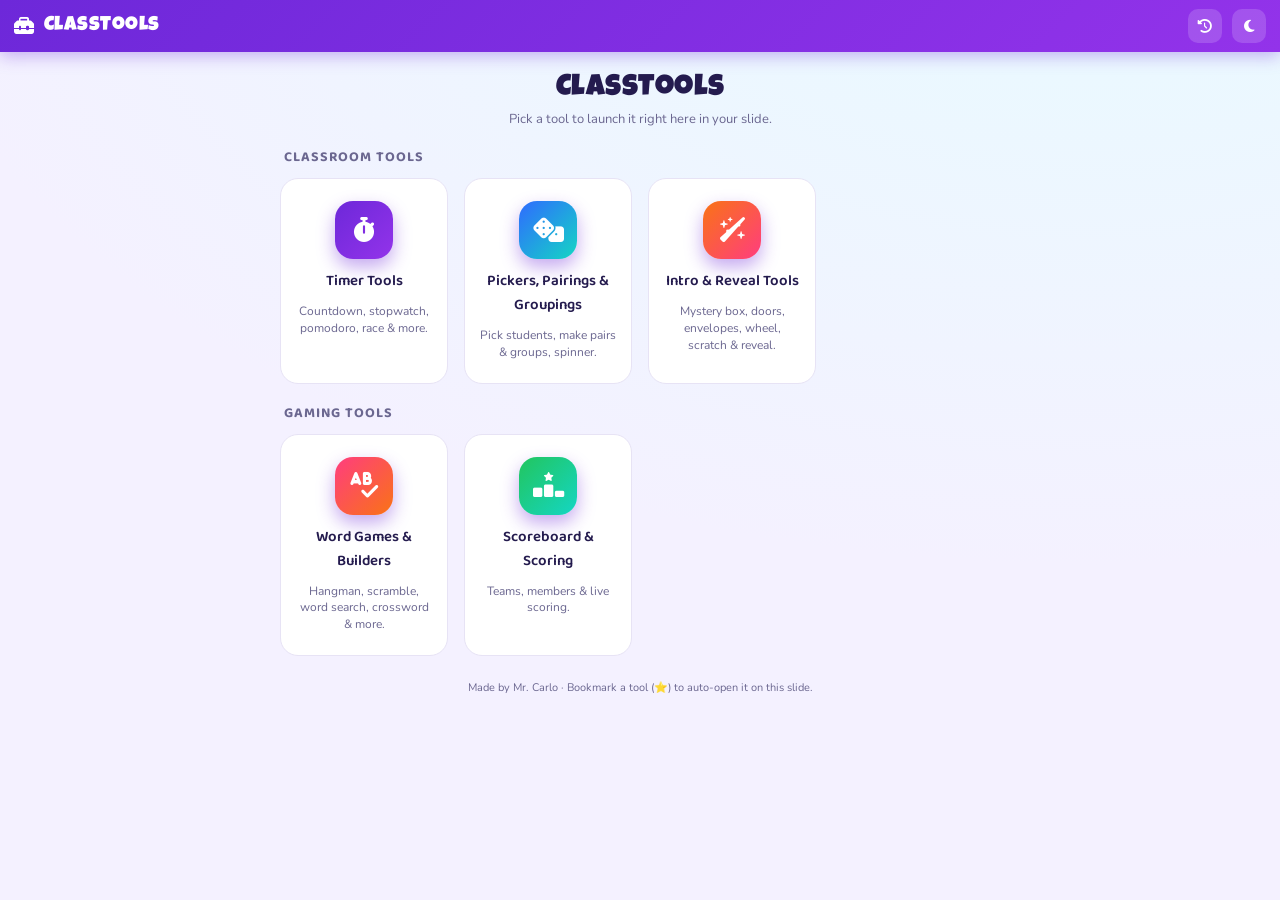
==== Toolbox/index.html @ 9457d94a "Save and push latest local changes" ====
<!DOCTYPE html>
<html lang="en">
<head>
    <meta charset="UTF-8">
    <meta name="viewport" content="width=device-width, initial-scale=1.0">
    <title>ClassTools</title>
    <script src="https://appsforoffice.microsoft.com/lib/1/hosted/office.js"></script>
    <link rel="stylesheet" href="https://cdnjs.cloudflare.com/ajax/libs/font-awesome/6.4.0/css/all.min.css">
    <link href="https://fonts.googleapis.com/css2?family=Baloo+2:wght@400;500;600;700;800&family=Luckiest+Guy&family=Nunito:wght@400;500;600;700;800&display=swap" rel="stylesheet">
    <style>
        :root{--bg:#f4f1ff;--bg-2:#e7fbff;--surface:#fff;--ink:#241b4e;--muted:#6b6790;--line:#e7e3f5;
            --primary:#6d28d9;--primary-2:#9333ea;--primary-rgb:109,40,217;--radius:18px;--gold:#ffb020;
            --font-head:'Baloo 2',sans-serif;--font-body:'Nunito',sans-serif;--font-logo:'Luckiest Guy',cursive;}
        .dark-mode{--bg:#14122e;--bg-2:#0e1330;--surface:#211d44;--ink:#efeaff;--muted:#a9a3d6;--line:#352f63;--primary:#a78bfa;--primary-2:#c084fc;--primary-rgb:167,139,250;}
        *{box-sizing:border-box;}
        body{font-family:var(--font-body);margin:0;min-height:100vh;color:var(--ink);background:radial-gradient(1200px 700px at 85% -15%,var(--bg-2),var(--bg)) fixed;overflow-x:hidden;transition:background .3s,color .3s;}
        .topbar{display:flex;align-items:center;gap:10px;padding:9px 14px;background:linear-gradient(135deg,var(--primary),var(--primary-2));color:#fff;box-shadow:0 4px 16px rgba(var(--primary-rgb),.35);}
        .topbar .brand{display:flex;align-items:center;gap:9px;font-family:var(--font-logo);font-weight:400;font-size:20px;letter-spacing:.5px;}
        .topbar .spacer{flex:1 1 auto;}
        .icon-btn{width:34px;height:34px;border-radius:10px;border:none;cursor:pointer;background:rgba(255,255,255,.16);color:#fff;font-size:14px;display:inline-flex;align-items:center;justify-content:center;transition:.15s;}
        .icon-btn:hover{background:rgba(255,255,255,.3);}.icon-btn:active{transform:scale(.92);}

        #menu-view{padding:22px 22px 40px;}
        .hub-header{text-align:center;margin-bottom:18px;}
        .hub-header h1{margin:0;font-family:var(--font-logo);font-size:30px;font-weight:400;letter-spacing:.5px;}
        .hub-header p{margin:6px 0 0;font-size:13px;color:var(--muted);}
        .pinned{max-width:720px;margin:0 auto 18px;display:none;align-items:center;gap:10px;background:var(--surface);border:1px solid var(--gold);border-radius:14px;padding:10px 14px;}
        .pinned i.star{color:var(--gold);} .pinned .lbl{font-weight:800;} .pinned .go{margin-left:auto;}
        .pinned button{border:none;cursor:pointer;font-family:var(--font-body);font-weight:800;border-radius:10px;padding:8px 13px;}
        .pinned .open{background:linear-gradient(135deg,var(--primary),var(--primary-2));color:#fff;}
        .pinned .clear{background:var(--bg);color:var(--muted);border:1px solid var(--line);}
        .section{max-width:720px;margin:0 auto 18px;}
        .section h2{font-family:var(--font-head);font-size:14px;text-transform:uppercase;letter-spacing:1px;color:var(--muted);margin:0 0 10px 4px;}
        .tool-grid{display:grid;gap:16px;grid-template-columns:repeat(auto-fill,minmax(150px,1fr));}
        .tool-card{background:var(--surface);border:1px solid var(--line);border-radius:var(--radius);padding:22px 14px;text-align:center;cursor:pointer;transition:all .2s ease;display:flex;flex-direction:column;align-items:center;gap:10px;}
        .tool-card:hover{transform:translateY(-5px);border-color:transparent;box-shadow:0 14px 30px rgba(var(--primary-rgb),.28);}
        .tool-card .icon{width:58px;height:58px;border-radius:18px;display:flex;align-items:center;justify-content:center;font-size:25px;color:#fff;background:linear-gradient(135deg,var(--c1,var(--primary)),var(--c2,var(--primary-2)));box-shadow:0 8px 18px rgba(var(--primary-rgb),.4);}
        .tool-card h3{margin:0;font-family:var(--font-head);font-size:15px;font-weight:600;}
        .tool-card p{margin:0;font-size:12px;color:var(--muted);line-height:1.4;}
        .hub-footer{text-align:center;margin-top:24px;font-size:11px;color:var(--muted);}

        #tool-view{display:none;flex-direction:column;height:100vh;}
        .tool-bar{display:flex;align-items:center;gap:12px;padding:9px 14px;background:var(--surface);border-bottom:1px solid var(--line);flex:0 0 auto;}
        .tool-bar button.back{background:linear-gradient(135deg,var(--primary),var(--primary-2));color:#fff;border:none;padding:9px 15px;border-radius:30px;cursor:pointer;font-family:var(--font-body);font-weight:800;display:inline-flex;align-items:center;gap:7px;}
        .tool-bar .tool-title{font-family:var(--font-head);font-weight:600;font-size:15px;}
        #tool-frame{flex:1 1 auto;width:100%;border:none;}
        .brand:hover{opacity:.85;}
        /* ===== HISTORY MODAL ===== */
        .modal{display:none;position:fixed;inset:0;background:rgba(10,8,30,.6);z-index:3000;align-items:flex-start;justify-content:center;padding:60px 16px 16px;}
        .modal.show{display:flex;}
        .modal-card{background:var(--surface);border:1px solid var(--line);border-radius:18px;padding:20px;max-width:460px;width:100%;box-shadow:0 24px 60px rgba(0,0,0,.35);animation:popm .35s cubic-bezier(.18,.89,.32,1.28);}
        @keyframes popm{from{transform:scale(.85) translateY(-10px);opacity:0;}to{transform:none;opacity:1;}}
        .modal-card h3{font-family:var(--font-head);margin:0 0 4px;font-size:18px;display:flex;align-items:center;gap:8px;}
        .modal-card .msub{color:var(--muted);font-size:12px;margin:0 0 14px;}
        .hist-list{display:flex;flex-direction:column;gap:9px;max-height:50vh;overflow:auto;}
        .hist-row{display:flex;align-items:center;gap:10px;background:var(--bg);border:1px solid var(--line);border-radius:13px;padding:10px 12px;}
        .hist-row .hi{color:var(--gold);font-size:15px;flex:0 0 auto;}
        .hist-row .hl{flex:1 1 auto;font-weight:700;font-size:13.5px;min-width:0;overflow:hidden;text-overflow:ellipsis;white-space:nowrap;}
        .hist-row button{border:none;cursor:pointer;border-radius:9px;padding:8px 11px;font-family:var(--font-body);font-weight:800;font-size:12px;display:inline-flex;align-items:center;gap:6px;}
        .hist-row .open{background:linear-gradient(135deg,var(--primary),var(--primary-2));color:#fff;}
        .hist-row .del{background:transparent;color:var(--muted);border:1px solid var(--line);}
        .hist-row .del:hover{color:var(--danger,#ff3d7f);border-color:var(--danger,#ff3d7f);}
        .hist-empty{text-align:center;color:var(--muted);font-size:13px;padding:24px 8px;}
        .modal-actions{display:flex;justify-content:flex-end;margin-top:16px;}
        .modal-actions .close{background:var(--bg);border:1px solid var(--line);color:var(--ink);border-radius:11px;padding:9px 16px;cursor:pointer;font-family:var(--font-body);font-weight:800;}
    </style>
</head>
<body>
    <div class="topbar">
        <div class="brand" id="brandHome" onclick="goHome()" title="Back to all tools" style="cursor:pointer"><i class="fas fa-toolbox"></i> ClassTools</div>
        <div class="spacer"></div>
        <button class="icon-btn" id="histBtn" onclick="openHistory()" title="Starred tools history"><i class="fas fa-clock-rotate-left"></i></button>
        <button class="icon-btn" id="darkBtn" onclick="toggleDark()" title="Dark mode"><i class="fas fa-moon"></i></button>
    </div>

    <div id="menu-view">
        <div class="hub-header"><h1>ClassTools</h1><p>Pick a tool to launch it right here in your slide.</p></div>
        <div class="pinned" id="pinned">
            <i class="fas fa-star star"></i><span class="lbl" id="pinnedLbl"></span>
            <span class="go"></span>
            <button class="open" onclick="openPinned()"><i class="fas fa-play"></i> Open</button>
            <button class="clear" onclick="clearPinned()" title="Remove bookmark"><i class="fas fa-xmark"></i></button>
        </div>
        <div id="sections"></div>
        <div class="hub-footer">Made by Mr. Carlo &middot; Bookmark a tool (⭐) to auto-open it on this slide.</div>
    </div>

    <div id="tool-view">
        <iframe id="tool-frame" title="Active tool" allow="clipboard-write; camera"></iframe>
    </div>

    <div class="modal" id="histModal" onclick="if(event.target===this)closeHistory()">
        <div class="modal-card">
            <h3><i class="fas fa-star" style="color:var(--gold)"></i> Starred tools</h3>
            <p class="msub">Your bookmarked tools, saved on this device. Open one, or remove it from the list.</p>
            <div class="hist-list" id="histList"></div>
            <div class="modal-actions"><button class="close" onclick="closeHistory()">Close</button></div>
        </div>
    </div>

    <script>
        /* TOOL REGISTRY — grouped into sections. Append to add more. */
        const SECTIONS = [
            { name: 'Classroom Tools', tools: [
                { title: 'Timer Tools', desc: 'Countdown, stopwatch, pomodoro, race & more.', icon: 'fas fa-stopwatch', url: '../MyTimerAddin/timer.html', c1:'#6d28d9', c2:'#9333ea' },
                { title: 'Pickers, Pairings & Groupings', desc: 'Pick students, make pairs & groups, spinner.', icon: 'fas fa-dice', url: '../RandomPicker/picker.html', c1:'#2f6bff', c2:'#14d6c4' },
                { title: 'Intro & Reveal Tools', desc: "Mystery box, doors, envelopes, wheel, scratch & reveal.", icon: 'fas fa-wand-sparkles', url: '../IntroTools/intro.html', c1:'#f97316', c2:'#ff3d7f' }
            ]},
            { name: 'Gaming Tools', tools: [
                { title: 'Word Games & Builders', desc: 'Hangman, scramble, word search, crossword & more.', icon: 'fas fa-spell-check', url: '../WordGames/games.html', c1:'#ff3d7f', c2:'#f97316' },
                { title: 'Scoreboard & Scoring', desc: 'Teams, members & live scoring.', icon: 'fas fa-ranking-star', url: '../Scoreboard/scoreboard.html', c1:'#22c55e', c2:'#14d6c4' }
            ]}
        ];

        const sectionsEl = document.getElementById('sections');
        SECTIONS.forEach(sec => {
            const wrap = document.createElement('div'); wrap.className = 'section';
            wrap.innerHTML = '<h2>' + sec.name + '</h2>';
            const grid = document.createElement('div'); grid.className = 'tool-grid';
            sec.tools.forEach(t => {
                const card = document.createElement('div'); card.className = 'tool-card';
                card.style.setProperty('--c1', t.c1 || 'var(--primary)'); card.style.setProperty('--c2', t.c2 || 'var(--primary-2)');
                card.innerHTML = '<div class="icon"><i class="' + t.icon + '"></i></div><h3>' + t.title + '</h3><p>' + t.desc + '</p>';
                card.addEventListener('click', () => openUrl(t.url, t.title));
                grid.appendChild(card);
            });
            wrap.appendChild(grid); sectionsEl.appendChild(wrap);
        });

        function openUrl(url, title) {
            document.getElementById('tool-frame').src = url;
            document.querySelector('.topbar').style.display = 'none';
            document.getElementById('menu-view').style.display = 'none';
            document.getElementById('tool-view').style.display = 'flex';
        }
        function closeTool() {
            document.getElementById('tool-view').style.display = 'none';
            document.getElementById('tool-frame').src = 'about:blank';
            document.querySelector('.topbar').style.display = 'flex';
            document.getElementById('menu-view').style.display = 'block';
            refreshPinned();
        }
        // Clicking the ClassTools logo always returns to the main menu.
        function goHome() {
            if (document.getElementById('tool-view').style.display !== 'none') closeTool();
            else { document.querySelector('.topbar').style.display = 'flex'; document.getElementById('menu-view').style.display = 'block'; }
        }

        /* ===== SETTINGS (bookmark saved in the .pptx when available) ===== */
        let officeReady = false;
        function settingsGet(key) {
            if (officeReady) { try { const v = Office.context.document.settings.get(key); if (v != null) return v; } catch (e) {} }
            try { return localStorage.getItem(key); } catch (e) { return null; }
        }
        function settingsSet(key, val) {
            try { val == null ? localStorage.removeItem(key) : localStorage.setItem(key, val); } catch (e) {}
            if (officeReady) { try { if (val == null) Office.context.document.settings.remove(key); else Office.context.document.settings.set(key, val); Office.context.document.settings.saveAsync(); } catch (e) {} }
        }

        /* ===== BOOKMARK ===== */
        function getBookmark() { const raw = settingsGet('ct-bookmark'); if (!raw) return null; try { return JSON.parse(raw); } catch (e) { return null; } }
        function refreshPinned() {
            const bm = getBookmark(), box = document.getElementById('pinned');
            if (bm && bm.url) { box.style.display = 'flex'; document.getElementById('pinnedLbl').textContent = bm.label || 'Bookmarked tool'; }
            else box.style.display = 'none';
        }
        function openPinned() { const bm = getBookmark(); if (bm && bm.url) openUrl(bm.url, bm.label); }
        function clearPinned() { settingsSet('ct-bookmark', null); refreshPinned(); }

        /* ===== STARRED HISTORY (persistent on this device) ===== */
        const HIST_KEY = 'ct-star-history';
        function readHistory() { try { return JSON.parse(localStorage.getItem(HIST_KEY)) || []; } catch (e) { return []; } }
        function writeHistory(list) { try { localStorage.setItem(HIST_KEY, JSON.stringify(list)); } catch (e) {} }
        function addHistory(url, label) {
            if (!url) return;
            const list = readHistory().filter(h => h.url !== url);
            list.unshift({ url: url, label: label || 'Bookmarked tool', ts: Date.now() });
            writeHistory(list.slice(0, 30));
        }
        function removeHistory(url) {
            writeHistory(readHistory().filter(h => h.url !== url));
            const bm = getBookmark(); if (bm && bm.url === url) clearPinned();
            renderHistory();
        }
        function renderHistory() {
            const list = readHistory(), box = document.getElementById('histList');
            if (!list.length) { box.innerHTML = '<div class="hist-empty"><i class="far fa-star"></i><br>No starred tools yet. Open a tool and tap its ⭐ to save it here.</div>'; return; }
            box.innerHTML = list.map(h =>
                '<div class="hist-row"><i class="fas fa-star hi"></i><span class="hl" title="' + h.label.replace(/"/g,'&quot;') + '">' + h.label.replace(/</g,'&lt;') + '</span>' +
                '<button class="open" onclick="openFromHistory(\'' + encodeURIComponent(h.url) + '\')"><i class="fas fa-play"></i> Open</button>' +
                '<button class="del" onclick="removeHistory(decodeURIComponent(\'' + encodeURIComponent(h.url) + '\'))" title="Remove"><i class="fas fa-xmark"></i></button></div>'
            ).join('');
        }
        function openFromHistory(encUrl) { const url = decodeURIComponent(encUrl); closeHistory(); openUrl(url, ''); }
        function openHistory() { renderHistory(); document.getElementById('histModal').classList.add('show'); }
        function closeHistory() { document.getElementById('histModal').classList.remove('show'); }

        // tools (in the iframe) post their bookmark up to here
        window.addEventListener('message', function (e) {
            const d = e.data; if (!d || d.ns !== 'classtools') return;
            if (d.cmd === 'bookmark') { settingsSet('ct-bookmark', d.url ? JSON.stringify({ url: d.url, label: d.label || 'Bookmarked tool' }) : null); if (d.url) addHistory(d.url, d.label); refreshPinned(); }
            if (d.cmd === 'close') closeTool();
        });

        /* ===== THEME ===== */
        const THEME_KEY = 'ct-theme';
        function readDark() { try { return localStorage.getItem(THEME_KEY) === 'dark'; } catch (e) { return false; } }
        function applyTheme(dark) { document.body.classList.toggle('dark-mode', dark); document.getElementById('darkBtn').innerHTML = dark ? '<i class="fas fa-sun"></i>' : '<i class="fas fa-moon"></i>'; }
        function toggleDark() { const d = !document.body.classList.contains('dark-mode'); try { localStorage.setItem(THEME_KEY, d ? 'dark' : 'light'); } catch (e) {} applyTheme(d); }
        window.addEventListener('storage', function (e) { if (e.key === THEME_KEY) applyTheme(e.newValue === 'dark'); });

        /* ===== BOOT — auto-open the bookmarked tool ===== */
        function boot() {
            applyTheme(readDark());
            refreshPinned();
            const bm = getBookmark();
            if (bm && bm.url) openUrl(bm.url, bm.label);
        }
        if (window.Office && Office.onReady) { Office.onReady(function (info) { officeReady = !!(info && info.host); boot(); }); }
        else { boot(); }
    </script>
</body>
</html>
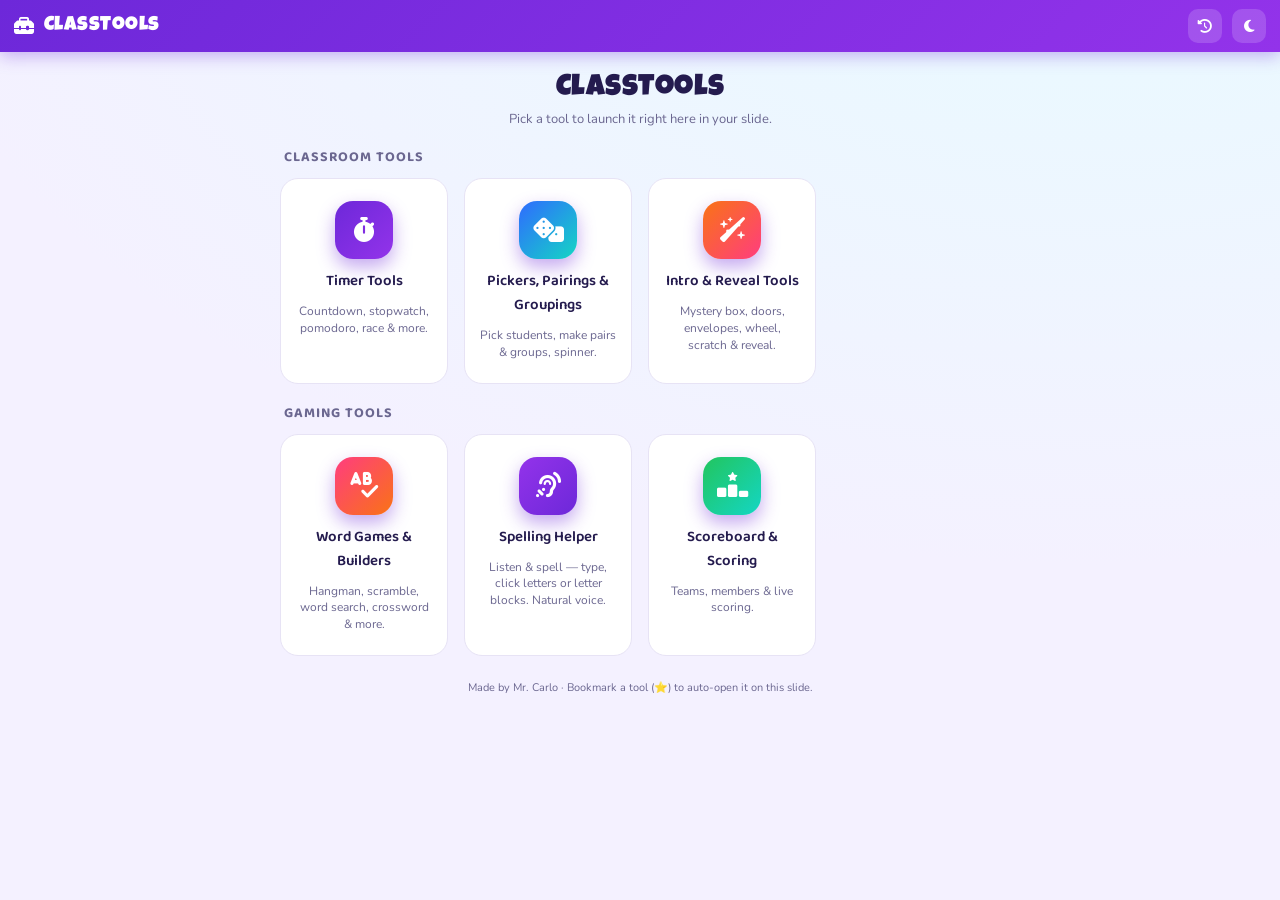
==== commit 69eb78ac: "Save and push latest local changes" ====
--- a/Toolbox/index.html
+++ b/Toolbox/index.html
@@ -108,6 +108,7 @@
             ]},
             { name: 'Gaming Tools', tools: [
                 { title: 'Word Games & Builders', desc: 'Hangman, scramble, word search, crossword & more.', icon: 'fas fa-spell-check', url: '../WordGames/games.html', c1:'#ff3d7f', c2:'#f97316' },
+                { title: 'Spelling Helper', desc: 'Listen & spell — type, click letters or letter blocks. Natural voice.', icon: 'fas fa-ear-listen', url: '../SpellingHelper/spelling.html', c1:'#9333ea', c2:'#6d28d9' },
                 { title: 'Scoreboard & Scoring', desc: 'Teams, members & live scoring.', icon: 'fas fa-ranking-star', url: '../Scoreboard/scoreboard.html', c1:'#22c55e', c2:'#14d6c4' }
             ]}
         ];
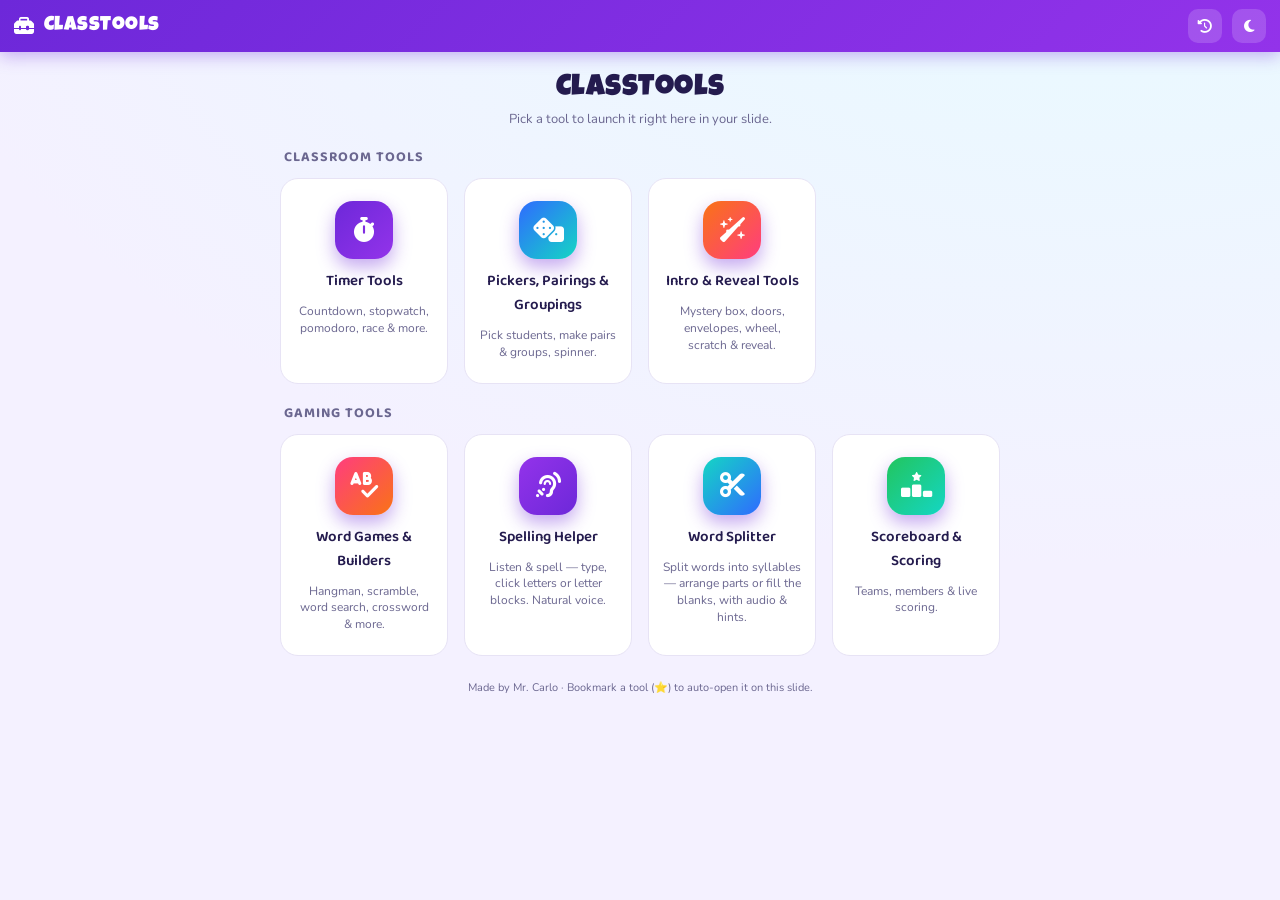
==== commit c6fab5d3: "Add new classroom tools" ====
--- a/Toolbox/index.html
+++ b/Toolbox/index.html
@@ -109,6 +109,7 @@
             { name: 'Gaming Tools', tools: [
                 { title: 'Word Games & Builders', desc: 'Hangman, scramble, word search, crossword & more.', icon: 'fas fa-spell-check', url: '../WordGames/games.html', c1:'#ff3d7f', c2:'#f97316' },
                 { title: 'Spelling Helper', desc: 'Listen & spell — type, click letters or letter blocks. Natural voice.', icon: 'fas fa-ear-listen', url: '../SpellingHelper/spelling.html', c1:'#9333ea', c2:'#6d28d9' },
+                { title: 'Word Splitter', desc: 'Split words into syllables — arrange parts or fill the blanks, with audio & hints.', icon: 'fas fa-scissors', url: '../WordSplitter/splitter.html', c1:'#14d6c4', c2:'#2f6bff' },
                 { title: 'Scoreboard & Scoring', desc: 'Teams, members & live scoring.', icon: 'fas fa-ranking-star', url: '../Scoreboard/scoreboard.html', c1:'#22c55e', c2:'#14d6c4' }
             ]}
         ];
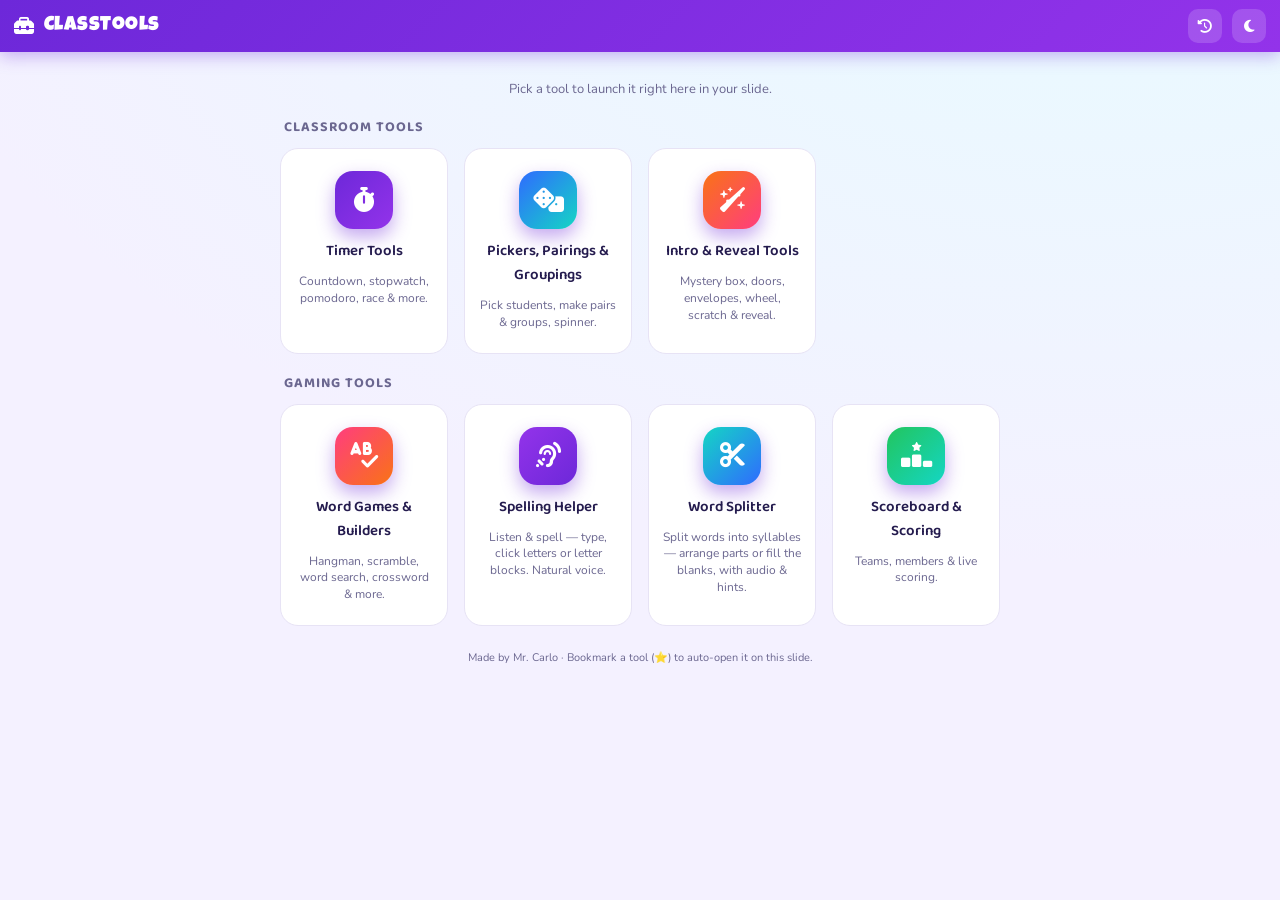
==== commit f700265a: "Your commit message" ====
--- a/Toolbox/index.html
+++ b/Toolbox/index.html
@@ -74,7 +74,7 @@
     </div>
 
     <div id="menu-view">
-        <div class="hub-header"><h1>ClassTools</h1><p>Pick a tool to launch it right here in your slide.</p></div>
+        <div class="hub-header"><p>Pick a tool to launch it right here in your slide.</p></div>
         <div class="pinned" id="pinned">
             <i class="fas fa-star star"></i><span class="lbl" id="pinnedLbl"></span>
             <span class="go"></span>
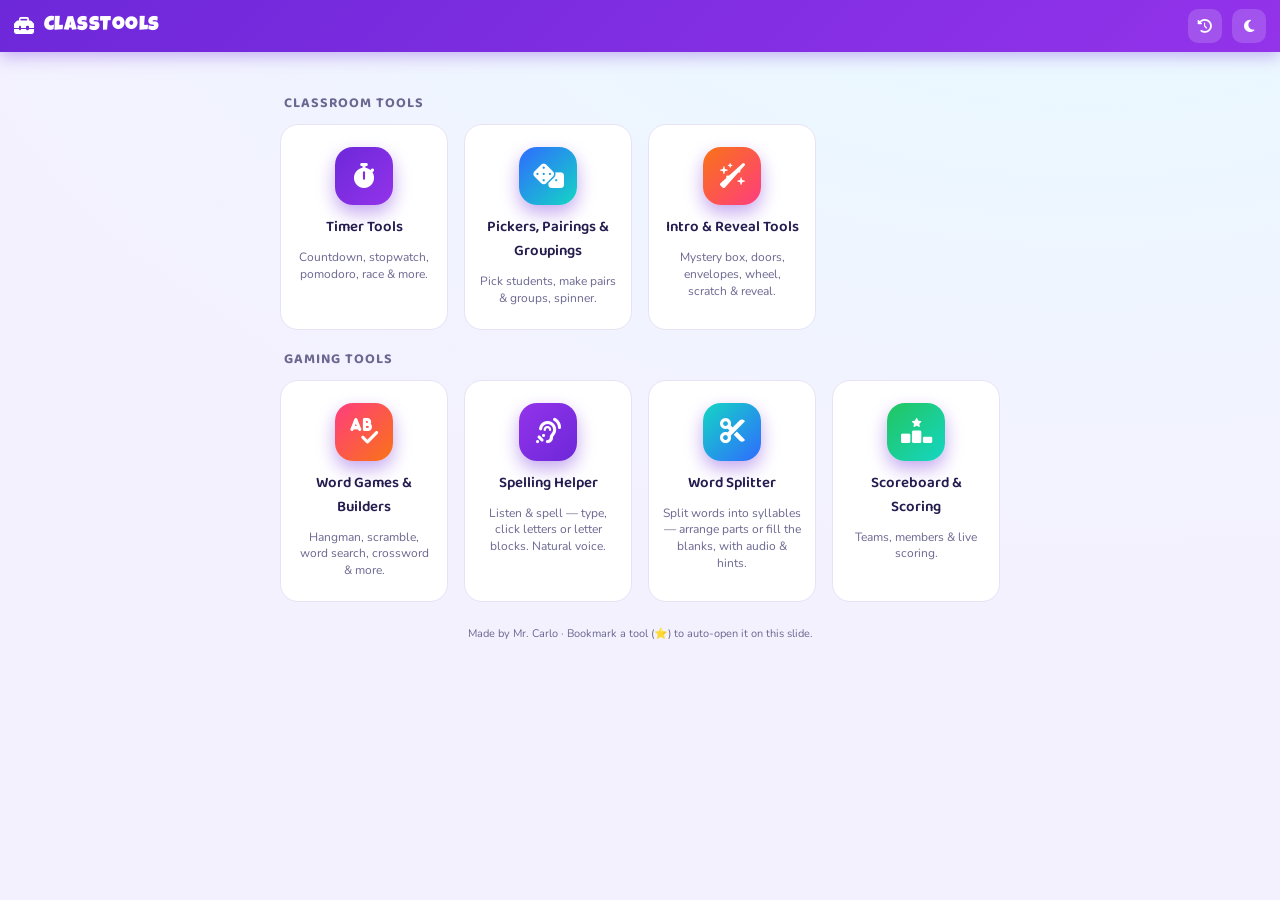
==== commit dfeace4a: "Your commit message" ====
--- a/Toolbox/index.html
+++ b/Toolbox/index.html
@@ -74,7 +74,7 @@
     </div>
 
     <div id="menu-view">
-        <div class="hub-header"><p>Pick a tool to launch it right here in your slide.</p></div>
+        <div class="hub-header"><p></p></div>
         <div class="pinned" id="pinned">
             <i class="fas fa-star star"></i><span class="lbl" id="pinnedLbl"></span>
             <span class="go"></span>
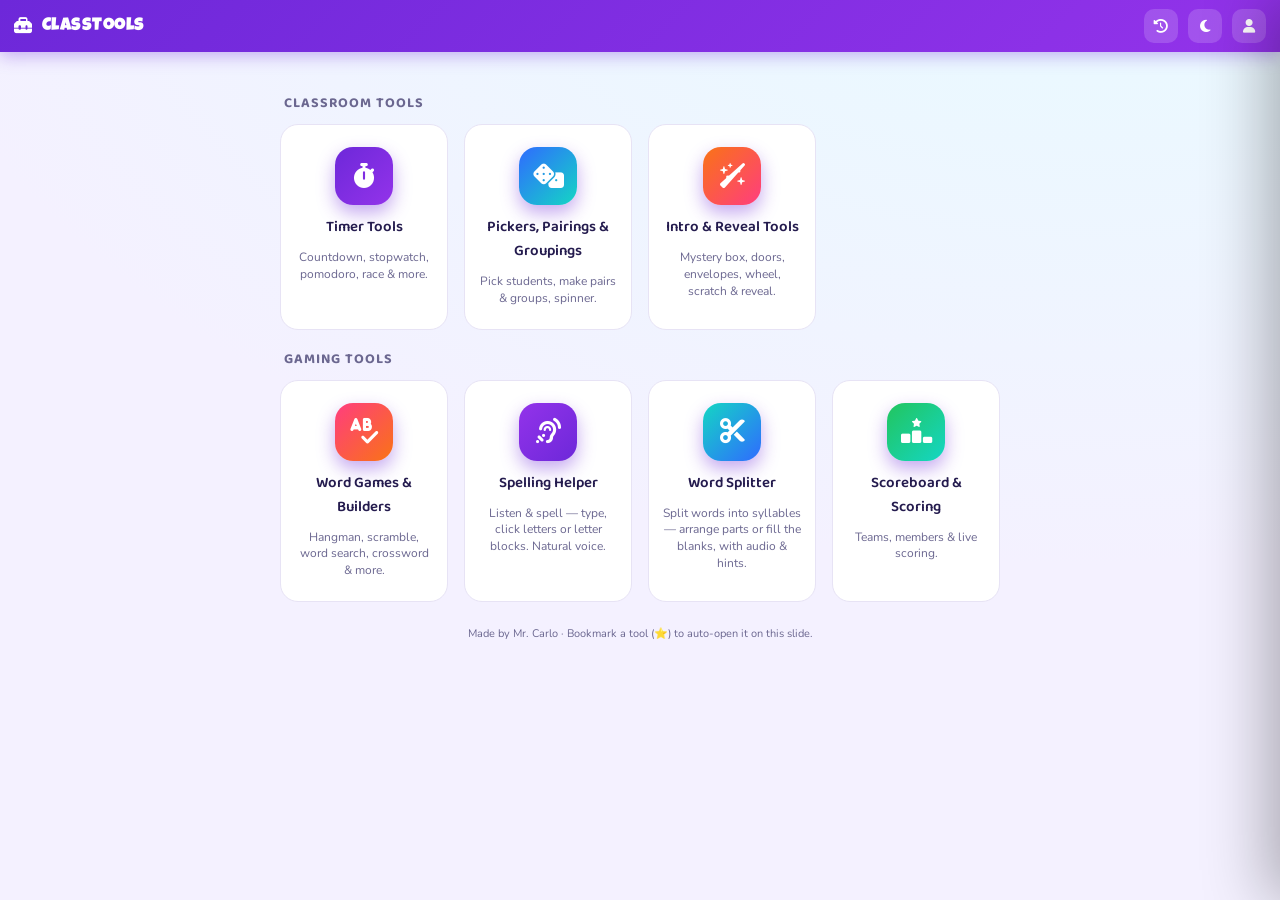
==== commit 2a903aae: "UI overhaul: shared layer, sidebar/modal, account storage, reveal options" ====
--- a/Toolbox/index.html
+++ b/Toolbox/index.html
@@ -7,6 +7,8 @@
     <script src="https://appsforoffice.microsoft.com/lib/1/hosted/office.js"></script>
     <link rel="stylesheet" href="https://cdnjs.cloudflare.com/ajax/libs/font-awesome/6.4.0/css/all.min.css">
     <link href="https://fonts.googleapis.com/css2?family=Baloo+2:wght@400;500;600;700;800&family=Luckiest+Guy&family=Nunito:wght@400;500;600;700;800&display=swap" rel="stylesheet">
+    <link rel="stylesheet" href="../shared/classtools-ui.css">
+    <script src="../shared/classtools-account.js" defer></script>
     <style>
         :root{--bg:#f4f1ff;--bg-2:#e7fbff;--surface:#fff;--ink:#241b4e;--muted:#6b6790;--line:#e7e3f5;
             --primary:#6d28d9;--primary-2:#9333ea;--primary-rgb:109,40,217;--radius:18px;--gold:#ffb020;
--- a/shared/classtools-ui.css
+++ b/shared/classtools-ui.css
@@ -0,0 +1,201 @@
+/* ============================================================
+   ClassTools shared UI layer  (loaded by every tool)
+   Items: 1) blurred full-screen play modal   2) left-sidebar settings
+          3) non-collapsing preview shells     6) smooth ring helper
+   Relies on each tool's own design tokens (--surface, --line, --ink,
+   --primary, --primary-2, --primary-rgb, --muted, --radius, --font-head).
+   ============================================================ */
+
+/* ---------- 0) CONSISTENT TOP-BAR ELEMENTS ---------- */
+/* Brand must not resize as you navigate (some tools used vw-based clamp). */
+.topbar .brand{ font-size:18px !important; white-space:nowrap; }
+.topbar .brand i{ font-size:18px !important; }
+
+/* ---------- 1) FULL-SCREEN BLURRED PLAY MODAL ---------- */
+/* A tool marks its play surface with data-ct-play. When that element
+   becomes visible the shared script adds body.ct-playing, lifts the
+   surface into a centered card and blurs everything behind it.        */
+.ct-scrim{
+  position:fixed; inset:0; z-index:1500;
+  background:rgba(12,9,34,.42);
+  backdrop-filter:blur(11px) saturate(115%);
+  -webkit-backdrop-filter:blur(11px) saturate(115%);
+  opacity:0; pointer-events:none; transition:opacity .28s ease;
+}
+.dark-mode .ct-scrim{ background:rgba(4,2,16,.55); }
+body.ct-playing .ct-scrim{ opacity:1; pointer-events:auto; }
+
+body.ct-playing [data-ct-play].ct-play-surface{
+  position:fixed; z-index:1600;
+  left:50%; top:50%; transform:translate(-50%,-50%);
+  width:min(94vw, 880px); max-width:94vw; max-height:92vh;
+  background:var(--surface); color:var(--ink);
+  border:1px solid var(--line);
+  border-radius:20px;
+  box-shadow:0 30px 80px rgba(0,0,0,.45);
+  overflow:auto; -webkit-overflow-scrolling:touch;
+  padding:20px 22px 22px;
+  display:flex; flex-direction:column; gap:10px;
+  animation:ctPlayIn .32s cubic-bezier(.18,.89,.32,1.28);
+}
+@keyframes ctPlayIn{ from{ transform:translate(-50%,-50%) scale(.93); opacity:0; } to{ transform:translate(-50%,-50%) scale(1); opacity:1; } }
+/* main play content grows to fill the card; control rows keep natural height */
+body.ct-playing [data-ct-play].ct-play-surface > *{ width:100%; }
+body.ct-playing [data-ct-play].ct-play-surface .play,
+body.ct-playing [data-ct-play].ct-play-surface .player{ flex:1 1 auto; min-height:0; display:flex; flex-direction:column; justify-content:center; }
+/* keep buttons inside the modal a pleasant, modest size */
+body.ct-playing [data-ct-play].ct-play-surface .btn{ padding:9px 15px; font-size:14px; }
+body.ct-playing [data-ct-play].ct-play-surface .present-actions{ flex:0 0 auto; }
+
+/* close (×) — docked to the card's top-right by the shared script */
+.ct-play-close{
+  position:absolute; z-index:1700; top:9px; right:10px;
+  width:30px; height:30px; border-radius:9px; border:none; cursor:pointer;
+  background:rgba(127,127,127,.14); color:var(--muted);
+  font-size:13px; display:none; align-items:center; justify-content:center; transition:.14s;
+}
+.ct-play-close:hover{ background:var(--primary); color:#fff; }
+.ct-play-close:active{ transform:scale(.92); }
+body.ct-playing .ct-play-close{ display:inline-flex; }
+
+/* ---------- 2) LEFT-SIDEBAR SETTINGS LAYOUT ---------- */
+/* Opt-in wrapper for tools that don't already use a 2-column builder. */
+.ct-build{ display:flex; gap:16px; align-items:stretch; flex-wrap:wrap; }
+.ct-side{
+  flex:0 0 320px; max-width:340px; min-width:260px;
+  background:var(--surface); border:1px solid var(--line);
+  border-radius:var(--radius,16px); padding:14px;
+  align-self:flex-start; position:sticky; top:0;
+  max-height:calc(100vh - 90px); overflow:auto;
+}
+.ct-view{ flex:1 1 360px; min-width:280px; display:flex; flex-direction:column; }
+
+/* Make the flagship's existing .builder2 read as a real sidebar too */
+.b2-left{
+  background:var(--surface); border:1px solid var(--line);
+  border-radius:var(--radius,16px); padding:14px;
+  align-self:flex-start; position:sticky; top:0;
+  max-height:calc(100vh - 96px); overflow:auto;
+}
+.dark-mode .ct-side, .dark-mode .b2-left{ box-shadow:inset 0 0 0 1px rgba(255,255,255,.02); }
+
+@media (max-width:760px){
+  .ct-side{ flex-basis:100%; max-width:none; position:static; max-height:none; }
+}
+
+/* ---------- 3) NON-COLLAPSING PREVIEW SHELL ---------- */
+/* A tool marks its preview container with data-ct-shell. It keeps a
+   minimum canvas size and shows a friendly placeholder while empty.   */
+[data-ct-shell]{
+  position:relative;
+  min-height:clamp(180px,34vmin,300px);
+  border:2px dashed var(--line);
+  border-radius:clamp(14px,2.4vmin,20px);
+  background:
+     linear-gradient(var(--surface),var(--surface)) padding-box,
+     repeating-linear-gradient(45deg,transparent,transparent 11px,rgba(var(--primary-rgb),.045) 11px,rgba(var(--primary-rgb),.045) 22px);
+  display:flex; align-items:center; justify-content:center;
+  padding:14px; transition:border-color .2s;
+}
+[data-ct-shell]:not(:empty){ align-items:stretch; }
+[data-ct-shell]:empty::before,
+[data-ct-shell][data-ct-empty="1"]::before{
+  content:attr(data-ct-hint);
+  color:var(--muted); font-family:var(--font-head,inherit);
+  font-weight:700; font-size:13px; text-align:center; opacity:.75;
+  white-space:pre-line; line-height:1.5;
+}
+[data-ct-shell]:empty::before{ content:"Live preview\AYour layout shows up here as you type."; }
+
+/* ---------- COLLAPSIBLE SIDEBAR (all tools) ---------- */
+/* A small handle to collapse the settings column and give the viewer the room. */
+.ct-side, .b2-left, .side{ transition:flex-basis .26s cubic-bezier(.4,0,.2,1), max-width .26s cubic-bezier(.4,0,.2,1), padding .26s cubic-bezier(.4,0,.2,1), opacity .18s ease, border-width .26s; }
+.ct-collapse{
+  display:inline-flex; align-items:center; justify-content:center; gap:6px;
+  border:none; background:transparent; color:var(--muted);
+  border-radius:8px; padding:5px 8px; font-family:var(--font-body,inherit);
+  font-weight:700; font-size:12px; cursor:pointer; margin:-2px 0 6px auto;
+}
+.ct-collapse:hover{ color:var(--primary); background:rgba(var(--primary-rgb),.10); }
+/* collapsed state set on the .work / .builder2 / .ct-build wrapper */
+.ct-sb-collapsed .ct-side, .ct-sb-collapsed .b2-left, .ct-sb-collapsed .side{
+  flex-basis:0 !important; max-width:0 !important; min-width:0 !important;
+  padding-left:0 !important; padding-right:0 !important;
+  overflow:hidden !important; opacity:0; border-width:0 !important;
+}
+/* slim "show settings" tab pinned to the left edge — never overlaps content */
+.ct-sb-show{
+  display:none; position:absolute; left:0; top:50%; transform:translateY(-50%); z-index:30;
+  width:26px; height:64px; border:1px solid var(--line); border-left:none; border-radius:0 14px 14px 0;
+  background:var(--surface); color:var(--primary); cursor:pointer; font-size:13px;
+  align-items:center; justify-content:center; box-shadow:3px 0 12px rgba(0,0,0,.08);
+  transition:width .18s ease, background .15s;
+}
+.ct-sb-show:hover{ width:32px; background:rgba(var(--primary-rgb),.08); }
+.ct-sb-collapsed > .ct-sb-show{ display:flex; }
+/* push the viewer clear of the tab so nothing is obscured */
+.ct-sb-collapsed > .ct-view,
+.ct-sb-collapsed > .b2-right,
+.ct-sb-collapsed > .view{ margin-left:40px; }
+
+/* the Activity/Grade/Section/Subject bar, when relocated into a sidebar column */
+.ct-build .classbar.ct-side{
+  flex:0 0 300px !important; max-width:320px; min-width:240px;
+  flex-direction:column !important; align-items:stretch !important;
+  border-bottom:1px solid var(--line) !important;
+}
+.ct-build .classbar.ct-side .field{ flex:1 1 auto !important; width:100%; }
+.ct-build .classbar.ct-side input{ width:100%; }
+
+/* classbar injected into a tool's existing .side sidebar (picker) */
+.side > .classbar{
+  flex-direction:column !important; align-items:stretch !important;
+  background:transparent !important; border:none !important;
+  border-bottom:1px solid var(--line) !important;
+  padding:0 0 10px !important; margin:0 0 10px !important; gap:8px;
+}
+.side > .classbar .field{ flex:1 1 auto !important; width:100%; }
+.side > .classbar input{ width:100%; }
+
+/* fields (Activity/Grade/Section/Subject) stacked neatly inside a sidebar */
+.ct-fieldset{ display:flex; flex-direction:column; gap:8px; }
+.ct-fieldset .field{ display:flex; flex-direction:column; gap:3px; }
+.ct-fieldset .field label{ font-size:11px; font-weight:800; color:var(--muted); text-transform:uppercase; letter-spacing:.4px; }
+
+/* collapsible <details> used for optional settings (leaders, keep-apart, etc.) */
+details.ct-collapsible{ border:1px solid var(--line); border-radius:12px; padding:7px 11px; margin:8px 0; background:var(--surface); }
+details.ct-collapsible > summary{ cursor:pointer; font-weight:800; font-size:13px; color:var(--ink); list-style:none; display:flex; align-items:center; gap:7px; }
+details.ct-collapsible > summary::-webkit-details-marker{ display:none; }
+details.ct-collapsible > summary::after{ content:"\f078"; font-family:"Font Awesome 6 Free"; font-weight:900; margin-left:auto; font-size:11px; color:var(--muted); transition:transform .2s; }
+details.ct-collapsible[open] > summary{ margin-bottom:6px; color:var(--primary); }
+details.ct-collapsible[open] > summary::after{ transform:rotate(180deg); }
+
+/* big group/pair index badge in the picker result cards */
+.gcard .ghead{ display:flex; align-items:center; gap:9px; }
+.gcard .ghead .gidx{ font-family:var(--font-head); font-weight:800; font-size:1.55rem; line-height:1; color:#fff; background:var(--g,var(--primary)); border-radius:11px; min-width:40px; height:40px; display:inline-flex; align-items:center; justify-content:center; box-shadow:0 5px 12px rgba(0,0,0,.2); flex:0 0 auto; }
+.gcard .ghead .gname{ font-family:var(--font-head); font-weight:700; }
+.gcard .ghead .count{ margin-left:auto; }
+
+/* ---------- 19) TEACHER ACCOUNT DRAWER ---------- */
+.ct-acc-scrim{ position:fixed; inset:0; background:rgba(10,8,30,.45); -webkit-backdrop-filter:blur(3px); backdrop-filter:blur(3px); z-index:2400; opacity:0; pointer-events:none; transition:opacity .2s; }
+.ct-acc-scrim.show{ opacity:1; pointer-events:auto; }
+.ct-acc-drawer{ position:fixed; top:0; right:0; bottom:0; width:min(430px,95vw); background:var(--surface); color:var(--ink); border-left:1px solid var(--line); z-index:2500; transform:translateX(102%); transition:transform .26s ease; overflow:auto; padding:18px; box-shadow:-22px 0 60px rgba(0,0,0,.3); }
+.ct-acc-drawer.show{ transform:none; }
+.ct-acc-drawer h2{ font-family:var(--font-head,inherit); font-size:19px; margin:0 0 2px; display:flex; align-items:center; gap:9px; }
+.ct-acc-drawer h3{ font-family:var(--font-head,inherit); font-size:14px; margin:18px 0 8px; text-transform:uppercase; letter-spacing:.5px; color:var(--muted); }
+.ct-acc-drawer .ct-acc-x{ position:absolute; top:14px; right:14px; width:34px; height:34px; border-radius:10px; border:1px solid var(--line); background:var(--surface); color:var(--muted); cursor:pointer; }
+.ct-acc-note{ font-size:12px; line-height:1.5; color:var(--muted); background:var(--bg); border:1px solid var(--line); border-radius:12px; padding:10px 12px; margin:10px 0; }
+.ct-acc-row{ display:flex; gap:8px; flex-wrap:wrap; align-items:center; margin:8px 0; }
+.ct-acc-drawer input[type=text], .ct-acc-drawer textarea, .ct-acc-drawer select{ width:100%; border:1px solid var(--line); background:var(--surface); color:var(--ink); border-radius:10px; padding:9px 10px; font-family:var(--font-body,inherit); font-weight:600; font-size:13px; }
+.ct-acc-drawer textarea{ min-height:90px; resize:vertical; }
+.ct-acc-classcard{ border:1px solid var(--line); border-radius:12px; padding:10px 12px; margin:8px 0; background:var(--bg); }
+.ct-acc-classcard .nm{ font-weight:800; display:flex; align-items:center; gap:8px; }
+.ct-acc-classcard .meta{ font-size:12px; color:var(--muted); margin-top:3px; }
+.ct-acc-classcard .acts{ display:flex; gap:6px; margin-top:8px; }
+.ct-acc-pill{ font-size:11px; font-weight:800; color:var(--primary); background:rgba(var(--primary-rgb),.12); border-radius:20px; padding:3px 9px; }
+/* "Load class" control injected into tools */
+.ct-classpick{ display:flex; gap:6px; align-items:center; margin:0 0 8px; }
+.ct-classpick select{ flex:1 1 auto; }
+
+/* ---------- shared utility ---------- */
+.ct-smooth-ring{ transition:stroke .3s ease !important; } /* offset driven by rAF, not CSS */
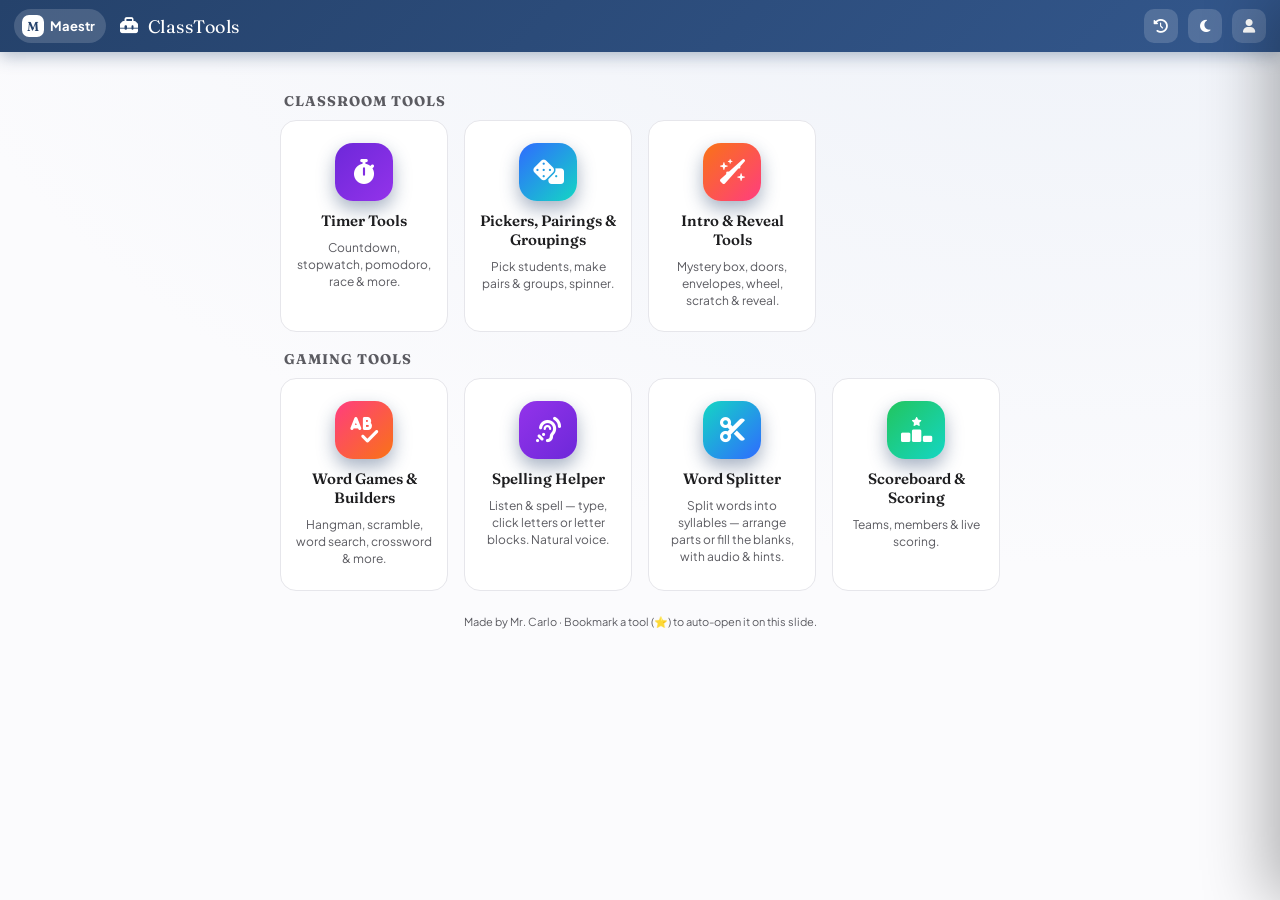
==== commit 9b1723d4: "Commit Class Tools updates" ====
--- a/Toolbox/index.html
+++ b/Toolbox/index.html
@@ -8,6 +8,7 @@
     <link rel="stylesheet" href="https://cdnjs.cloudflare.com/ajax/libs/font-awesome/6.4.0/css/all.min.css">
     <link href="https://fonts.googleapis.com/css2?family=Baloo+2:wght@400;500;600;700;800&family=Luckiest+Guy&family=Nunito:wght@400;500;600;700;800&display=swap" rel="stylesheet">
     <link rel="stylesheet" href="../shared/classtools-ui.css">
+    <script src="../shared/classtools-ui.js" defer></script>
     <script src="../shared/classtools-account.js" defer></script>
     <style>
         :root{--bg:#f4f1ff;--bg-2:#e7fbff;--surface:#fff;--ink:#241b4e;--muted:#6b6790;--line:#e7e3f5;
--- a/shared/classtools-ui.css
+++ b/shared/classtools-ui.css
@@ -1,3 +1,5 @@
+@import url("https://fonts.googleapis.com/css2?family=Fraunces:ital,opsz,wght@0,9..144,500;0,9..144,600;1,9..144,500&family=Plus+Jakarta+Sans:wght@400;500;600;700;800&display=swap");
+
 /* ============================================================
    ClassTools shared UI layer  (loaded by every tool)
    Items: 1) blurred full-screen play modal   2) left-sidebar settings
@@ -5,6 +7,81 @@
    Relies on each tool's own design tokens (--surface, --line, --ink,
    --primary, --primary-2, --primary-rgb, --muted, --radius, --font-head).
    ============================================================ */
+
+/* ============================================================
+   0) MAESTR BRAND REMAP  — full visual rebrand of every tool.
+   ------------------------------------------------------------
+   Each tool defines its OWN palette/fonts in an inline :root (timer=
+   purple, picker=indigo, …). Rather than rewrite 8 apps, we forcibly
+   remap the shared token names to Maestr's brand values here. Custom
+   properties honour !important, so these win regardless of whether the
+   tool's inline <style> loads before or after this file. Change a value
+   here → every ClassTools app updates. Mirrors assets/styles.css :root.
+   ============================================================ */
+:root {
+  /* Brand core — scholarly ink-blue + gold (matches Maestr) */
+  --primary:      #25426B !important;   /* deep academic ink-blue */
+  --primary-2:    #33578C !important;   /* lighter blue for gradients */
+  --primary-rgb:  37, 66, 107 !important;
+  --gold:         #B0883E !important;   /* scholarly gold accent */
+
+  /* Neutrals — apple-esque, matches Maestr */
+  --bg:        #FBFBFD !important;
+  --bg-2:      #EDF1F8 !important;   /* brand-tint wash */
+  --surface:   #FFFFFF !important;
+  --surface-2: #F5F5F7 !important;
+  --ink:       #1D1D1F !important;
+  --muted:     #5B5B61 !important;
+  --line:      #E6E6EB !important;
+
+  /* Shape + type */
+  --radius:    16px !important;
+  --font-head: "Fraunces", Georgia, "Times New Roman", serif !important;
+  --font-body: "Plus Jakarta Sans", -apple-system, BlinkMacSystemFont, "Segoe UI", Roboto, sans-serif !important;
+  --font-logo: "Fraunces", Georgia, serif !important;   /* was Luckiest Guy on the hub */
+}
+
+/* Dark mode kept working, remapped to a Maestr-dark palette. */
+.dark-mode {
+  --primary:      #7CA0D6 !important;
+  --primary-2:    #A9C0E4 !important;
+  --primary-rgb:  124, 160, 214 !important;
+  --gold:         #D9B981 !important;
+  --bg:        #14161C !important;
+  --bg-2:      #0F1420 !important;
+  --surface:   #1C2230 !important;
+  --surface-2: #232B3B !important;
+  --ink:       #EDEFF4 !important;
+  --muted:     #9AA3B5 !important;
+  --line:      #2C3550 !important;
+}
+
+/* Serif headings feel scholarly, matching the rest of Maestr. */
+.topbar .brand,
+.tcard h3, .gcard .ghead .gname,
+.ct-acc-drawer h2 { font-family: var(--font-head) !important; letter-spacing: -.01em; }
+
+/* ── "Back to Maestr" home link injected into every tool's topbar
+      by classtools-ui.js (addChrome). Gives clear, consistent
+      cross-site navigation from inside any tool. ── */
+.ct-home-link {
+  display: inline-flex; align-items: center; gap: 6px;
+  flex: 0 0 auto; margin-right: 4px;
+  padding: 6px 11px 6px 8px; border-radius: 999px;
+  background: rgba(255,255,255,.16); color: #fff;
+  font-family: var(--font-body); font-weight: 700; font-size: 13px;
+  text-decoration: none; white-space: nowrap;
+  transition: background .15s, transform .1s;
+}
+.ct-home-link:hover { background: rgba(255,255,255,.3); }
+.ct-home-link:active { transform: scale(.94); }
+.ct-home-link .ct-home-mark {
+  width: 22px; height: 22px; border-radius: 7px; flex: 0 0 auto;
+  display: inline-grid; place-items: center;
+  background: #fff; color: var(--primary);
+  font-family: var(--font-head); font-weight: 600; font-size: 13px; line-height: 1;
+}
+@media (max-width: 460px) { .ct-home-link .ct-home-label { display: none; } }
 
 /* ---------- 0) CONSISTENT TOP-BAR ELEMENTS ---------- */
 /* Brand must not resize as you navigate (some tools used vw-based clamp). */
@@ -39,12 +116,15 @@
   animation:ctPlayIn .32s cubic-bezier(.18,.89,.32,1.28);
 }
 @keyframes ctPlayIn{ from{ transform:translate(-50%,-50%) scale(.93); opacity:0; } to{ transform:translate(-50%,-50%) scale(1); opacity:1; } }
-/* main play content grows to fill the card; control rows keep natural height */
-body.ct-playing [data-ct-play].ct-play-surface > *{ width:100%; }
+/* main play content grows to fill the card; control rows keep natural height.
+   NB: exclude the close button so it stays a small top-right square (item 8). */
+body.ct-playing [data-ct-play].ct-play-surface > *:not(.ct-play-close){ width:100%; }
 body.ct-playing [data-ct-play].ct-play-surface .play,
 body.ct-playing [data-ct-play].ct-play-surface .player{ flex:1 1 auto; min-height:0; display:flex; flex-direction:column; justify-content:center; }
 /* keep buttons inside the modal a pleasant, modest size */
 body.ct-playing [data-ct-play].ct-play-surface .btn{ padding:9px 15px; font-size:14px; }
+/* text-overflow safety net: long words/titles wrap & shrink instead of bleeding out */
+body.ct-playing [data-ct-play].ct-play-surface :is(.bigtext,.pixtext,.scram,.ptitle,.slot,.poolchip,.pchip,.dtile,.chip,.word){ overflow-wrap:anywhere; max-width:100%; }
 body.ct-playing [data-ct-play].ct-play-surface .present-actions{ flex:0 0 auto; }
 
 /* close (×) — docked to the card's top-right by the shared script */
@@ -120,7 +200,9 @@
 /* collapsed state set on the .work / .builder2 / .ct-build wrapper */
 .ct-sb-collapsed .ct-side, .ct-sb-collapsed .b2-left, .ct-sb-collapsed .side{
   flex-basis:0 !important; max-width:0 !important; min-width:0 !important;
-  padding-left:0 !important; padding-right:0 !important;
+  padding:0 !important; margin:0 !important;
+  /* also collapse height so a 0-width column's content can't grow the page (item 4) */
+  max-height:0 !important; min-height:0 !important;
   overflow:hidden !important; opacity:0; border-width:0 !important;
 }
 /* slim "show settings" tab pinned to the left edge — never overlaps content */
@@ -156,6 +238,16 @@
 }
 .side > .classbar .field{ flex:1 1 auto !important; width:100%; }
 .side > .classbar input{ width:100%; }
+
+/* collapsible Activity bar (item 3) */
+details.ct-act{ border:1px solid var(--line); border-radius:12px; padding:7px 11px; margin:0 0 10px; background:var(--surface); }
+details.ct-act > summary{ cursor:pointer; font-weight:800; font-size:13px; color:var(--ink); list-style:none; display:flex; align-items:center; gap:7px; }
+details.ct-act > summary::-webkit-details-marker{ display:none; }
+details.ct-act > summary::after{ content:"\f078"; font-family:"Font Awesome 6 Free"; font-weight:900; margin-left:auto; font-size:11px; color:var(--muted); }
+details.ct-act[open] > summary::after{ content:"\f077"; }
+.ct-act-body{ display:flex; flex-direction:column; gap:7px; margin-top:8px; }
+.ct-act-row{ display:flex; gap:7px; }
+.ct-act-body input, .ct-act-body select{ width:100%; min-width:0; border:1px solid var(--line); background:var(--surface); color:var(--ink); border-radius:9px; padding:8px 9px; font-family:var(--font-body,inherit); font-weight:600; font-size:13px; }
 
 /* fields (Activity/Grade/Section/Subject) stacked neatly inside a sidebar */
 .ct-fieldset{ display:flex; flex-direction:column; gap:8px; }
@@ -188,10 +280,29 @@
 .ct-acc-row{ display:flex; gap:8px; flex-wrap:wrap; align-items:center; margin:8px 0; }
 .ct-acc-drawer input[type=text], .ct-acc-drawer textarea, .ct-acc-drawer select{ width:100%; border:1px solid var(--line); background:var(--surface); color:var(--ink); border-radius:10px; padding:9px 10px; font-family:var(--font-body,inherit); font-weight:600; font-size:13px; }
 .ct-acc-drawer textarea{ min-height:90px; resize:vertical; }
-.ct-acc-classcard{ border:1px solid var(--line); border-radius:12px; padding:10px 12px; margin:8px 0; background:var(--bg); }
+/* normalise drawer buttons (tools force width:100% on .btn-primary — undo that here) */
+.ct-acc-drawer .btn{ width:auto !important; padding:8px 13px !important; font-size:13px !important; border-radius:10px !important; box-shadow:none !important; }
+.ct-acc-row{ gap:8px; }
+/* obvious "connected" badge */
+.ct-acc-badge{ display:inline-flex; align-items:center; gap:7px; font-weight:800; font-size:12.5px; padding:7px 12px; border-radius:20px; }
+.ct-acc-badge.on{ background:rgba(34,197,94,.15); color:#16a34a; border:1px solid rgba(34,197,94,.5); }
+.ct-acc-badge.off{ background:var(--bg); color:var(--muted); border:1px solid var(--line); }
+.dark-mode .ct-acc-badge.on{ color:#4ade80; }
+/* profile */
+.ct-acc-profile{ display:flex; gap:12px; align-items:center; margin:8px 0 4px; }
+.ct-acc-photo{ width:54px; height:54px; border-radius:50%; object-fit:cover; background:var(--bg); border:1px solid var(--line); display:flex; align-items:center; justify-content:center; color:var(--muted); font-size:22px; flex:0 0 auto; cursor:pointer; }
+/* list cards: compact, collapsible, actions pinned right */
+.ct-acc-classcard{ border:1px solid var(--line); border-radius:12px; padding:9px 11px; margin:7px 0; background:var(--bg); }
 .ct-acc-classcard .nm{ font-weight:800; display:flex; align-items:center; gap:8px; }
-.ct-acc-classcard .meta{ font-size:12px; color:var(--muted); margin-top:3px; }
-.ct-acc-classcard .acts{ display:flex; gap:6px; margin-top:8px; }
+.ct-acc-classcard .nm .ct-acc-pill{ margin-left:6px; }
+.ct-acc-classcard .acts{ margin-left:auto; display:flex; gap:4px; }
+.ct-acc-classcard .acts .btn{ padding:5px 9px !important; }
+.ct-acc-classcard .meta{ font-size:11.5px; color:var(--muted); margin-top:3px; }
+details.ct-acc-group{ margin:6px 0; }
+details.ct-acc-group > summary{ cursor:pointer; font-weight:800; font-size:13px; color:var(--ink); list-style:none; display:flex; align-items:center; gap:7px; padding:7px 4px; }
+details.ct-acc-group > summary::-webkit-details-marker{ display:none; }
+details.ct-acc-group > summary::after{ content:"\f078"; font-family:"Font Awesome 6 Free"; font-weight:900; margin-left:auto; font-size:11px; color:var(--muted); }
+details.ct-acc-group[open] > summary::after{ content:"\f077"; }
 .ct-acc-pill{ font-size:11px; font-weight:800; color:var(--primary); background:rgba(var(--primary-rgb),.12); border-radius:20px; padding:3px 9px; }
 /* "Load class" control injected into tools */
 .ct-classpick{ display:flex; gap:6px; align-items:center; margin:0 0 8px; }
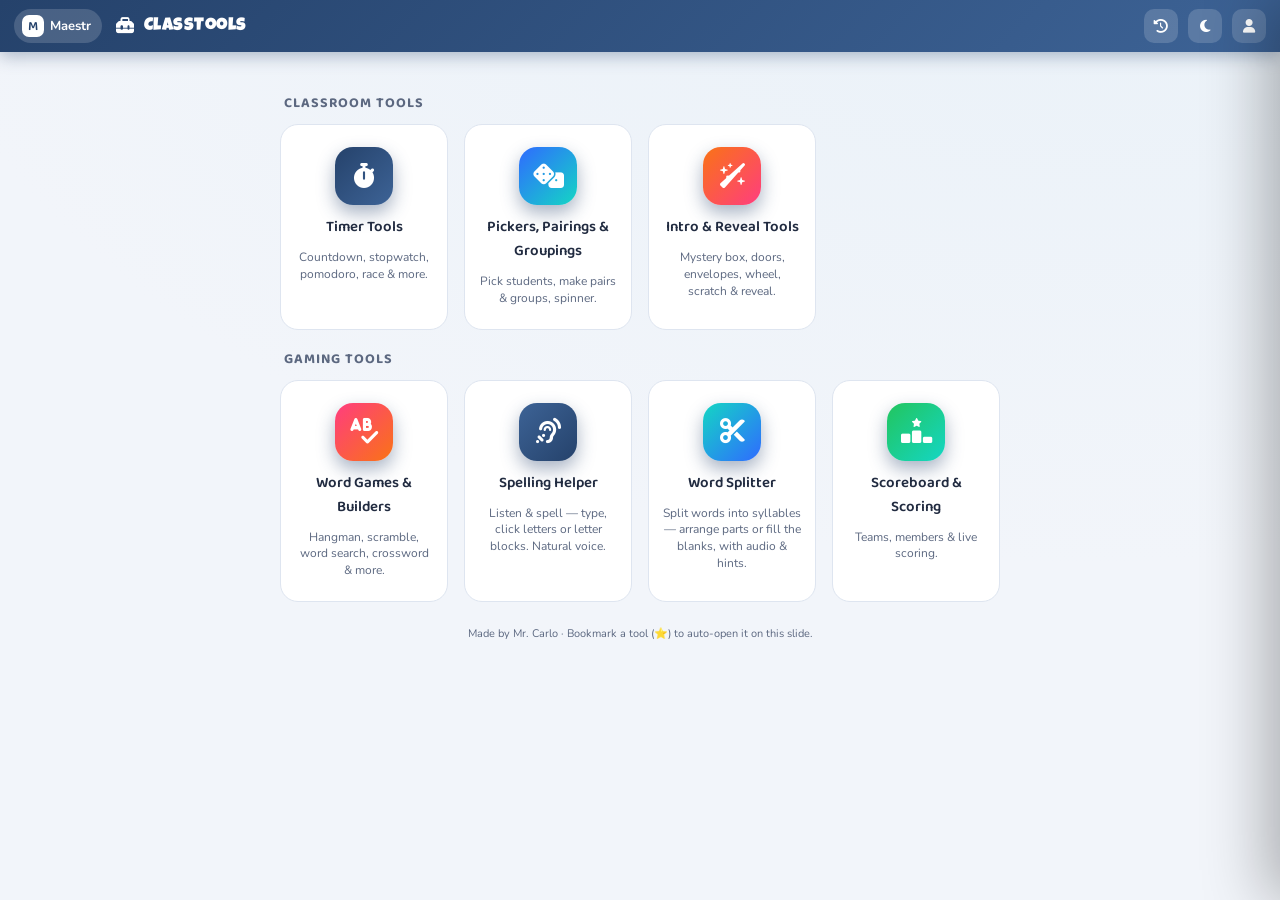
==== commit fc97cd4a: "Align palette to Maestr navy brand; keep playful fonts + reward gold Purple family remapped across a" ====
--- a/Toolbox/index.html
+++ b/Toolbox/index.html
@@ -10,11 +10,12 @@
     <link rel="stylesheet" href="../shared/classtools-ui.css">
     <script src="../shared/classtools-ui.js" defer></script>
     <script src="../shared/classtools-account.js" defer></script>
+    <script src="../../assets/tool-shell.js" data-root="../../" defer></script>
     <style>
-        :root{--bg:#f4f1ff;--bg-2:#e7fbff;--surface:#fff;--ink:#241b4e;--muted:#6b6790;--line:#e7e3f5;
-            --primary:#6d28d9;--primary-2:#9333ea;--primary-rgb:109,40,217;--radius:18px;--gold:#ffb020;
+        :root{--bg:#F2F5FA;--bg-2:#E9F1F8;--surface:#fff;--ink:#212B40;--muted:#5C6880;--line:#DEE5F0;
+            --primary:#25426B;--primary-2:#3D6396;--primary-rgb:37,66,107;--radius:18px;--gold:#ffb020;
             --font-head:'Baloo 2',sans-serif;--font-body:'Nunito',sans-serif;--font-logo:'Luckiest Guy',cursive;}
-        .dark-mode{--bg:#14122e;--bg-2:#0e1330;--surface:#211d44;--ink:#efeaff;--muted:#a9a3d6;--line:#352f63;--primary:#a78bfa;--primary-2:#c084fc;--primary-rgb:167,139,250;}
+        .dark-mode{--bg:#10151F;--bg-2:#1C2740;--surface:#171E2C;--ink:#E9ECF3;--muted:#A9B1C0;--line:#2A3347;--primary:#6C92C7;--primary-2:#8FB0DC;--primary-rgb:108,146,199;}
         *{box-sizing:border-box;}
         body{font-family:var(--font-body);margin:0;min-height:100vh;color:var(--ink);background:radial-gradient(1200px 700px at 85% -15%,var(--bg-2),var(--bg)) fixed;overflow-x:hidden;transition:background .3s,color .3s;}
         .topbar{display:flex;align-items:center;gap:10px;padding:9px 14px;background:linear-gradient(135deg,var(--primary),var(--primary-2));color:#fff;box-shadow:0 4px 16px rgba(var(--primary-rgb),.35);}
@@ -105,13 +106,13 @@
         /* TOOL REGISTRY — grouped into sections. Append to add more. */
         const SECTIONS = [
             { name: 'Classroom Tools', tools: [
-                { title: 'Timer Tools', desc: 'Countdown, stopwatch, pomodoro, race & more.', icon: 'fas fa-stopwatch', url: '../MyTimerAddin/timer.html', c1:'#6d28d9', c2:'#9333ea' },
+                { title: 'Timer Tools', desc: 'Countdown, stopwatch, pomodoro, race & more.', icon: 'fas fa-stopwatch', url: '../MyTimerAddin/timer.html', c1:'#25426B', c2:'#3D6396' },
                 { title: 'Pickers, Pairings & Groupings', desc: 'Pick students, make pairs & groups, spinner.', icon: 'fas fa-dice', url: '../RandomPicker/picker.html', c1:'#2f6bff', c2:'#14d6c4' },
                 { title: 'Intro & Reveal Tools', desc: "Mystery box, doors, envelopes, wheel, scratch & reveal.", icon: 'fas fa-wand-sparkles', url: '../IntroTools/intro.html', c1:'#f97316', c2:'#ff3d7f' }
             ]},
             { name: 'Gaming Tools', tools: [
                 { title: 'Word Games & Builders', desc: 'Hangman, scramble, word search, crossword & more.', icon: 'fas fa-spell-check', url: '../WordGames/games.html', c1:'#ff3d7f', c2:'#f97316' },
-                { title: 'Spelling Helper', desc: 'Listen & spell — type, click letters or letter blocks. Natural voice.', icon: 'fas fa-ear-listen', url: '../SpellingHelper/spelling.html', c1:'#9333ea', c2:'#6d28d9' },
+                { title: 'Spelling Helper', desc: 'Listen & spell — type, click letters or letter blocks. Natural voice.', icon: 'fas fa-ear-listen', url: '../SpellingHelper/spelling.html', c1:'#3D6396', c2:'#25426B' },
                 { title: 'Word Splitter', desc: 'Split words into syllables — arrange parts or fill the blanks, with audio & hints.', icon: 'fas fa-scissors', url: '../WordSplitter/splitter.html', c1:'#14d6c4', c2:'#2f6bff' },
                 { title: 'Scoreboard & Scoring', desc: 'Teams, members & live scoring.', icon: 'fas fa-ranking-star', url: '../Scoreboard/scoreboard.html', c1:'#22c55e', c2:'#14d6c4' }
             ]}
--- a/shared/classtools-ui.css
+++ b/shared/classtools-ui.css
@@ -1,5 +1,3 @@
-@import url("https://fonts.googleapis.com/css2?family=Fraunces:ital,opsz,wght@0,9..144,500;0,9..144,600;1,9..144,500&family=Plus+Jakarta+Sans:wght@400;500;600;700;800&display=swap");
-
 /* ============================================================
    ClassTools shared UI layer  (loaded by every tool)
    Items: 1) blurred full-screen play modal   2) left-sidebar settings
@@ -9,57 +7,50 @@
    ============================================================ */
 
 /* ============================================================
-   0) MAESTR BRAND REMAP  — full visual rebrand of every tool.
+   0) MAESTR PALETTE ALIGNMENT  (WP-07) — colors ONLY.
    ------------------------------------------------------------
-   Each tool defines its OWN palette/fonts in an inline :root (timer=
-   purple, picker=indigo, …). Rather than rewrite 8 apps, we forcibly
-   remap the shared token names to Maestr's brand values here. Custom
-   properties honour !important, so these win regardless of whether the
-   tool's inline <style> loads before or after this file. Change a value
-   here → every ClassTools app updates. Mirrors assets/styles.css :root.
+   Each tool defines its OWN tokens in an inline :root. The purple
+   family is remapped here to Maestr's navy family (mirrors
+   assets/styles.css). Custom properties honour !important, so these
+   win regardless of load order; the same values are also written in
+   every tool's inline :root so nothing depends on this file alone.
+
+   Deliberately NOT remapped:
+   - fonts + --radius: the tools keep their playful Baloo 2 / Nunito /
+     Luckiest Guy look and their own shapes (spec: palette only).
+   - --gold: in the tools it signals rewards — stars, crowns, trophies,
+     hint tokens, certificate seals — so the vivid game gold (#ffb020)
+     stays; Maestr's muted #B0883E would read as "brass", not "win".
    ============================================================ */
 :root {
-  /* Brand core — scholarly ink-blue + gold (matches Maestr) */
+  /* Brand core — scholarly ink-blue (matches Maestr --brand) */
   --primary:      #25426B !important;   /* deep academic ink-blue */
-  --primary-2:    #33578C !important;   /* lighter blue for gradients */
+  --primary-2:    #3D6396 !important;   /* lighter navy step for gradients */
   --primary-rgb:  37, 66, 107 !important;
-  --gold:         #B0883E !important;   /* scholarly gold accent */
-
-  /* Neutrals — apple-esque, matches Maestr */
-  --bg:        #FBFBFD !important;
-  --bg-2:      #EDF1F8 !important;   /* brand-tint wash */
+
+  /* Neutrals — navy-tinted washes replacing the old purple tints */
+  --bg:        #F2F5FA !important;
+  --bg-2:      #E9F1F8 !important;   /* brand-tint glow for the bg gradient */
   --surface:   #FFFFFF !important;
-  --surface-2: #F5F5F7 !important;
-  --ink:       #1D1D1F !important;
-  --muted:     #5B5B61 !important;
-  --line:      #E6E6EB !important;
-
-  /* Shape + type */
-  --radius:    16px !important;
-  --font-head: "Fraunces", Georgia, "Times New Roman", serif !important;
-  --font-body: "Plus Jakarta Sans", -apple-system, BlinkMacSystemFont, "Segoe UI", Roboto, sans-serif !important;
-  --font-logo: "Fraunces", Georgia, serif !important;   /* was Luckiest Guy on the hub */
-}
-
-/* Dark mode kept working, remapped to a Maestr-dark palette. */
+  --surface-2: #F5F7FB !important;
+  --ink:       #212B40 !important;
+  --muted:     #5C6880 !important;
+  --line:      #DEE5F0 !important;
+}
+
+/* Dark mode kept working, remapped to the Maestr dark palette. */
 .dark-mode {
-  --primary:      #7CA0D6 !important;
-  --primary-2:    #A9C0E4 !important;
-  --primary-rgb:  124, 160, 214 !important;
-  --gold:         #D9B981 !important;
-  --bg:        #14161C !important;
-  --bg-2:      #0F1420 !important;
-  --surface:   #1C2230 !important;
-  --surface-2: #232B3B !important;
-  --ink:       #EDEFF4 !important;
-  --muted:     #9AA3B5 !important;
-  --line:      #2C3550 !important;
-}
-
-/* Serif headings feel scholarly, matching the rest of Maestr. */
-.topbar .brand,
-.tcard h3, .gcard .ghead .gname,
-.ct-acc-drawer h2 { font-family: var(--font-head) !important; letter-spacing: -.01em; }
+  --primary:      #6C92C7 !important;
+  --primary-2:    #8FB0DC !important;
+  --primary-rgb:  108, 146, 199 !important;
+  --bg:        #10151F !important;
+  --bg-2:      #1C2740 !important;
+  --surface:   #171E2C !important;
+  --surface-2: #1E2637 !important;
+  --ink:       #E9ECF3 !important;
+  --muted:     #A9B1C0 !important;
+  --line:      #2A3347 !important;
+}
 
 /* ── "Back to Maestr" home link injected into every tool's topbar
       by classtools-ui.js (addChrome). Gives clear, consistent
